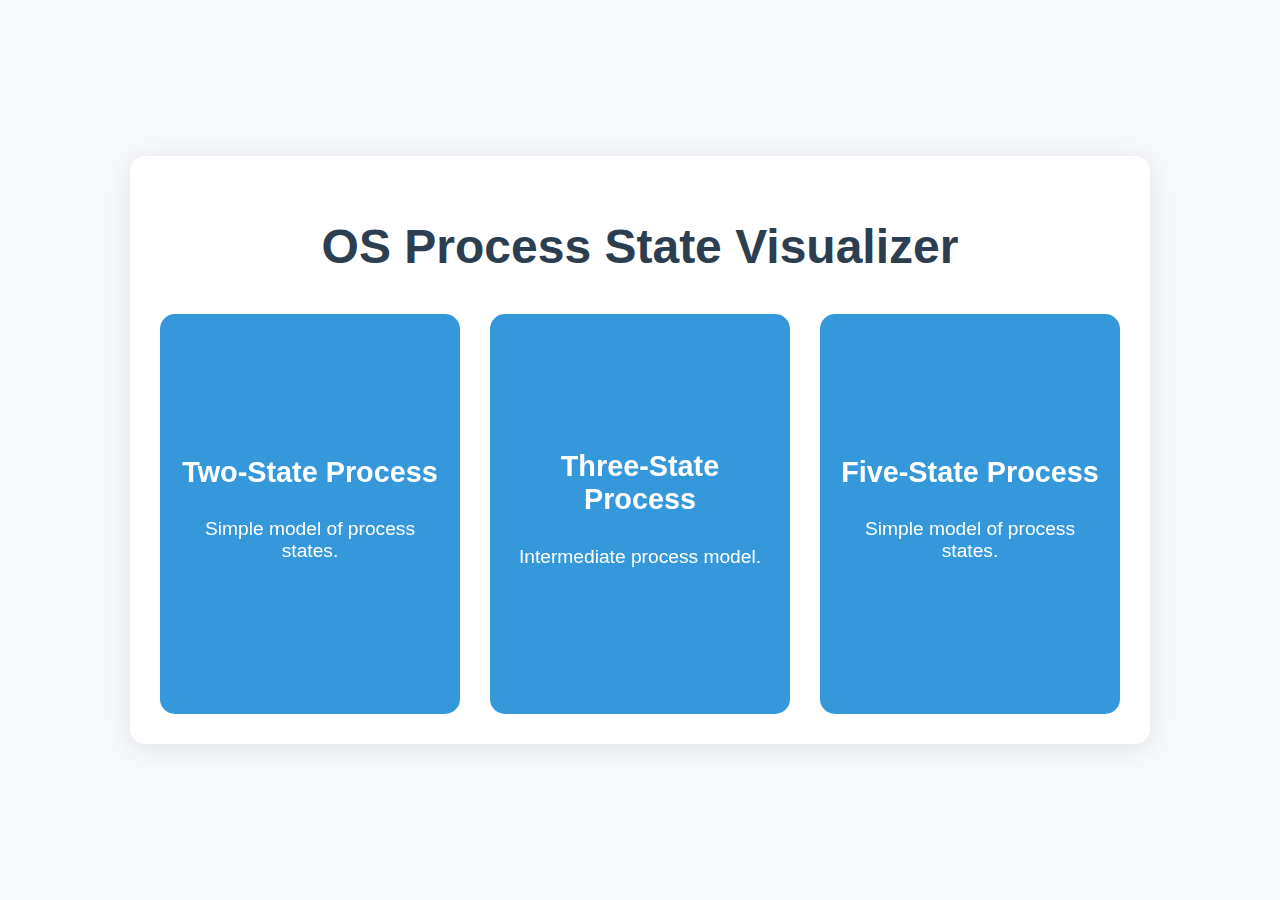
==== index.html @ a0e06813 "Add files via upload" ====
<!DOCTYPE html>
<html lang="en">
<head>
    <meta charset="UTF-8">
    <meta name="viewport" content="width=device-width, initial-scale=1.0">
    <title>Process Simulation Project</title>
    <link rel="stylesheet" href="styles.css">
</head>
<body>
    <div class="container">
        <h1>OS Process State Visualizer</h1>
        <div class="card-container">
            <div class="card" onclick="window.location.href='two-state.html'">
                <div class="card-inner">
                    <div class="card-front">
                        <h2>Two-State Process</h2>
                        <p>Simple model of process states.</p>
                    </div>
                    <div class="card-back">
                        <h2>Two-State</h2>
                        <p>Click to start!</p>
                    </div>
                </div>
            </div>
            <div class="card" onclick="window.location.href='three-state.html'">
                <div class="card-inner">
                    <div class="card-front">
                        <h2>Three-State Process</h2>
                        <p>Intermediate process model.</p>
                    </div>
                    <div class="card-back">
                        <h2>Three-State</h2>
                        <p>Click to start!</p>
                    </div>
                </div>
            </div>

            <div class="card-container">
              <div class="card" onclick="window.location.href='five-state.html'">
                  <div class="card-inner">
                      <div class="card-front">
                          <h2>Five-State Process</h2>
                          <p>Simple model of process states.</p>
                      </div>
                      <div class="card-back">
                          <h2>Five-State</h2>
                          <p>Click to start!</p>
                      </div>
                  </div>
              </div>
            <div class="card" onclick="window.location.href
---- styles.css ----
/* General Styles */
body {
  font-family: 'Arial', sans-serif;
  background-color: #f7f9fc; /* Light grey background for a clean look */
  color: #333; /* Dark text color for readability */
  margin: 0;
  padding: 0;
  display: flex;
  justify-content: center;
  align-items: center;
  height: 100vh;
  text-align: center;
}

/* Container Styles */
.container {
  max-width: 1200px; /* Increased max width for spacious layout */
  padding: 30px;
  border-radius: 15px;
  background: #ffffff; /* Solid white container background */
  box-shadow: 0 4px 30px rgba(0, 0, 0, 0.1); /* Subtle shadow for depth */
}

/* Header Styles */
h1 {
  font-size: 3em; /* Larger title font size */
  margin-bottom: 40px;
  color: #2c3e50; /* Darker title color for contrast */
}

/* Card Container Styles */
.card-container {
  display: flex;
  justify-content: space-around;
  flex-wrap: wrap;
  gap: 30px; /* Add space between cards */
}

/* Card Styles */
.card {
  width: 300px; /* Fixed width for cards */
  height: 400px; /* Fixed height for cards */
  perspective: 1000px; /* Enable 3D perspective for flip effect */
}

/* Inner Card Styles */
.card-inner {
  position: relative;
  width: 100%;
  height: 100%;
  transition: transform 0.6s;
  transform-style: preserve-3d; /* Preserve 3D for children */
}

/* Card Hover Effect */
.card:hover .card-inner {
  transform: rotateY(180deg); /* Flip effect on hover */
}

/* Front and Back Styles */
.card-front, .card-back {
  position: absolute;
  width: 100%;
  height: 100%;
  backface-visibility: hidden; /* Hide the back face when flipped */
  border-radius: 15px; /* Rounded corners */
  display: flex;
  flex-direction: column; /* Allow text to stack vertically */
  justify-content: center; /* Center content vertically */
  align-items: center; /* Center content horizontally */
  font-size: 1.2em; /* Adjusted font size for better readability */
  padding: 20px;
  box-sizing: border-box; /* Include padding in width/height */
}

/* Front Card Styles */
.card-front {
  background-color: #3498db; /* Official blue color */
  color: white; /* White text for contrast */
}

/* Back Card Styles */
.card-back {
  background-color: #2ecc71; /* Official green color */
  color: white; /* White text for contrast */
  transform: rotateY(180deg); /* Start back face rotated */
}

/* Heading Styles for Cards */
h2 {
  font-size: 1.5em; /* Slightly smaller heading for card content */
  margin: 10px 0; /* Margin for spacing */
}

/* Paragraph Styles for Cards */
p {
  font-size: 1em; /* Adjusted paragraph font size */
  text-align: center; /* Center align text */
}

/* Card Hover Effect */
.card:hover {
  transform: scale(1.05); /* Slightly enlarge on hover */
  box-shadow: 0 8px 20px rgba(0, 0, 0, 0.2); /* Add shadow for depth */
}
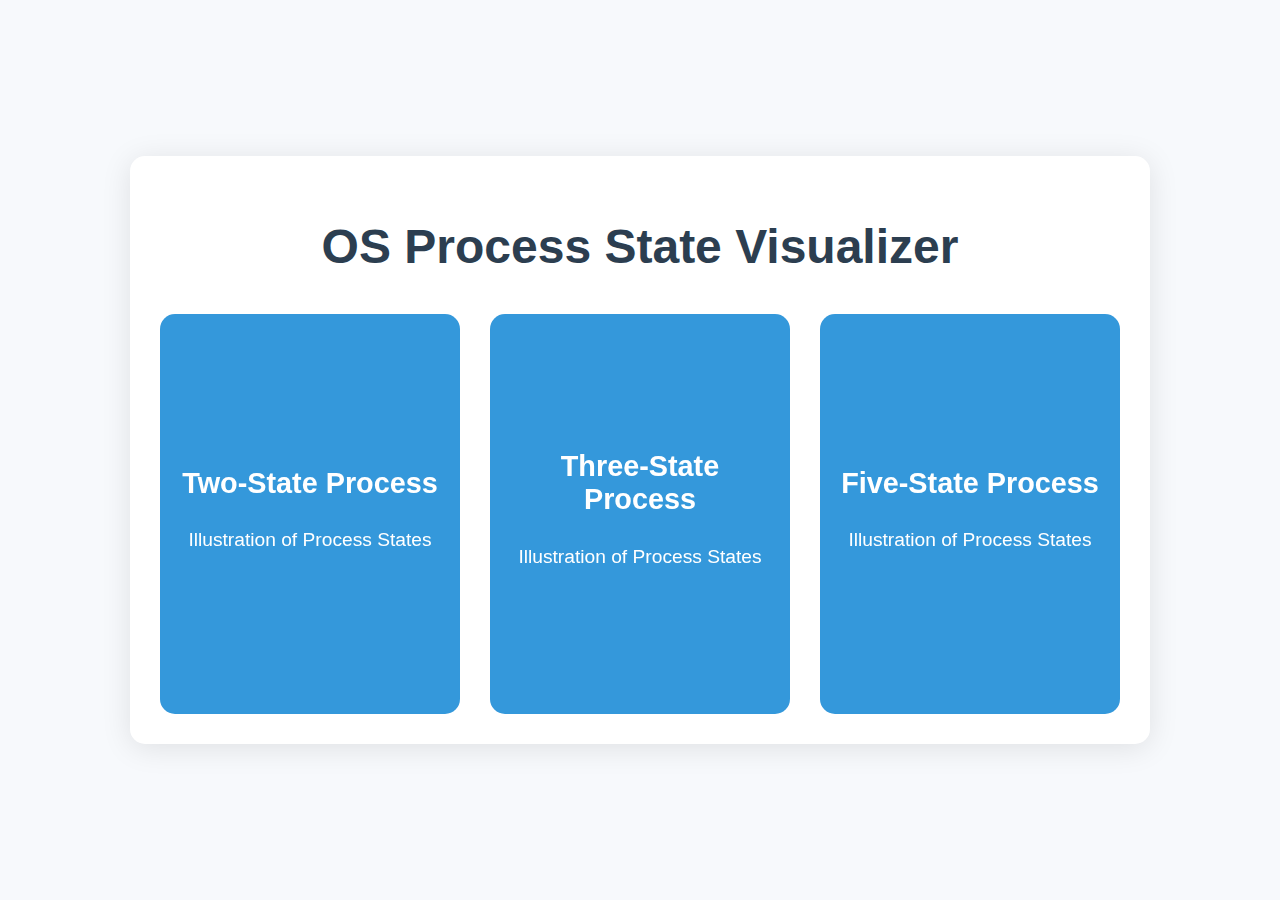
==== commit 94970841: "index.html" ====
--- a/index.html
+++ b/index.html
@@ -14,7 +14,7 @@
                 <div class="card-inner">
                     <div class="card-front">
                         <h2>Two-State Process</h2>
-                        <p>Simple model of process states.</p>
+                        <p>Illustration of Process States</p>
                     </div>
                     <div class="card-back">
                         <h2>Two-State</h2>
@@ -26,7 +26,7 @@
                 <div class="card-inner">
                     <div class="card-front">
                         <h2>Three-State Process</h2>
-                        <p>Intermediate process model.</p>
+                        <p>Illustration of Process States</p>
                     </div>
                     <div class="card-back">
                         <h2>Three-State</h2>
@@ -40,7 +40,7 @@
                   <div class="card-inner">
                       <div class="card-front">
                           <h2>Five-State Process</h2>
-                          <p>Simple model of process states.</p>
+                          <p>Illustration of Process States</p>
                       </div>
                       <div class="card-back">
                           <h2>Five-State</h2>
@@ -48,4 +48,4 @@
                       </div>
                   </div>
               </div>
-            <div class="card" onclick="window.location.href+            <div class="card" onclick="window.location.href
